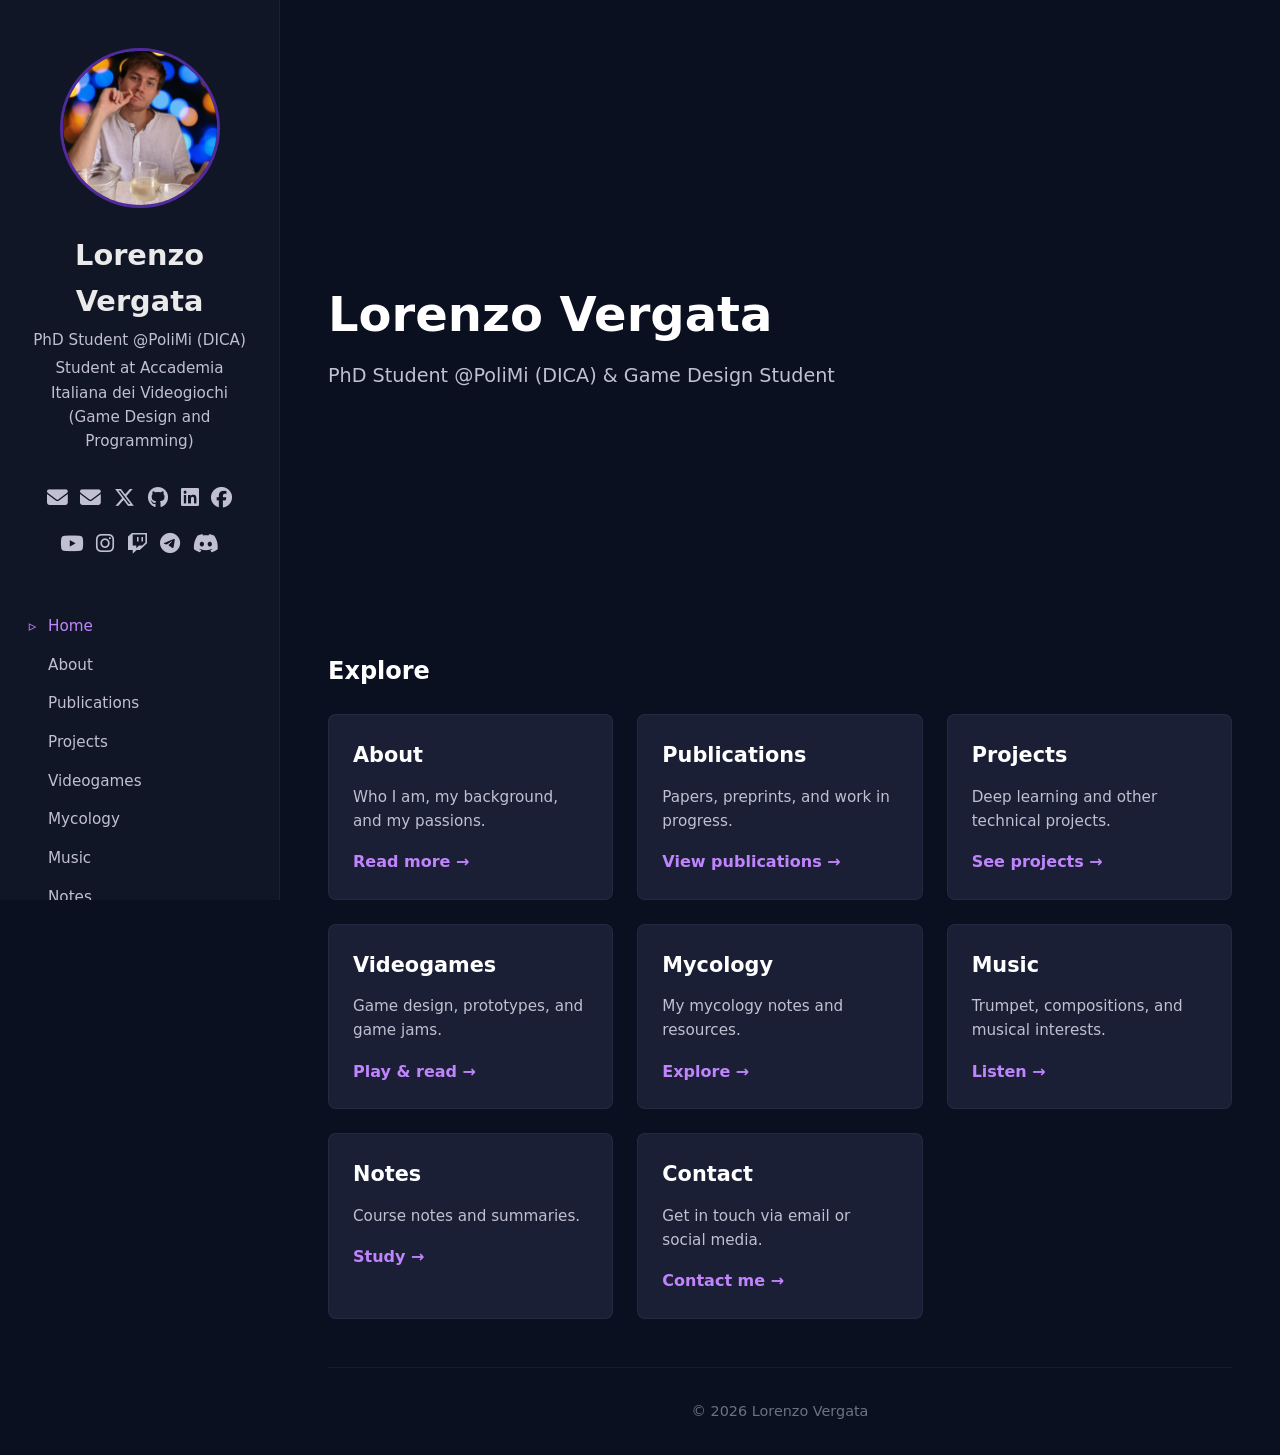
==== index.html @ 2df8ca84 "First commit Created the Site" ====
<!DOCTYPE html>
<html lang="en">
<head>
    <meta charset="UTF-8">
    <meta name="viewport" content="width=device-width, initial-scale=1.0">
    <title>Lorenzo Vergata</title>
    <link rel="stylesheet" href="https://cdnjs.cloudflare.com/ajax/libs/font-awesome/6.5.1/css/all.min.css">
    <link rel="stylesheet" href="css/style.css">
</head>
<body class="dark">

    <!-- SIDEBAR -->
    <aside class="sidebar">
        <img src="images/avatar.png" alt="Lorenzo Vergata" class="avatar">
        <h1 class="name">Lorenzo Vergata</h1>
        <p class="role">PhD Student @PoliMi (DICA)</p>
        <p class="bio">Student at Accademia Italiana dei Videogiochi (Game Design and Programming)</p>

        <div class="social-links">
            <a href="mailto:vergatalorenzo@gmail.com" title="Personal email"><i class="fas fa-envelope"></i></a>
            <a href="mailto:lorenzo.vergata@polimi.it" title="Institutional email"><i class="fas fa-envelope"></i></a>
            <a href="https://twitter.com/verg_sace" target="_blank" title="Twitter"><i class="fab fa-x-twitter"></i></a>
            <a href="https://github.com/Penzo00" target="_blank" title="GitHub"><i class="fab fa-github"></i></a>
            <a href="https://linkedin.com/in/lorenzo-vergata-b988a5234" target="_blank" title="LinkedIn"><i class="fab fa-linkedin"></i></a>
            <a href="https://facebook.com/lorenzo.vergata.7" target="_blank" title="Facebook"><i class="fab fa-facebook"></i></a>
            <a href="https://youtube.com/@lorenzovergata3347" target="_blank" title="YouTube"><i class="fab fa-youtube"></i></a>
            <a href="https://instagram.com/verg.sace/" target="_blank" title="Instagram"><i class="fab fa-instagram"></i></a>
            <a href="https://www.twitch.tv/son_of_penzo" target="_blank" title="Twitch"><i class="fab fa-twitch"></i></a>
            <a href="https://t.me/io_mammeta_e_rum" target="_blank" title="Telegram"><i class="fab fa-telegram"></i></a>
            <a href="https://discord.com/users/penz00" target="_blank" title="Discord"><i class="fab fa-discord"></i></a>
        </div>

        <nav class="sidebar-nav">
            <a href="index.html">Home</a>
            <a href="about.html">About</a>
            <a href="publications.html">Publications</a>
            <a href="projects.html">Projects</a>
            <a href="videogames.html">Videogames</a>
            <a href="mycology.html">Mycology</a>
            <a href="music.html">Music</a>
            <a href="notes.html">Notes</a>
            <a href="contact.html">Contact</a>
        </nav>
    </aside>

    <!-- MAIN CONTENT -->
    <main class="content">
        <section class="hero">
            <div class="hero-text">
                <h2>Lorenzo Vergata</h2>
                <p>PhD Student @PoliMi (DICA) & Game Design Student</p>
            </div>
        </section>

        <h2 style="color:#fff; margin-bottom:1.5rem;">Explore</h2>

        <div class="card-grid">
            <div class="card">
                <h3>About</h3>
                <p>Who I am, my background, and my passions.</p>
                <a href="about.html">Read more →</a>
            </div>
            <div class="card">
                <h3>Publications</h3>
                <p>Papers, preprints, and work in progress.</p>
                <a href="publications.html">View publications →</a>
            </div>
            <div class="card">
                <h3>Projects</h3>
                <p>Deep learning and other technical projects.</p>
                <a href="projects.html">See projects →</a>
            </div>
            <div class="card">
                <h3>Videogames</h3>
                <p>Game design, prototypes, and game jams.</p>
                <a href="videogames.html">Play & read →</a>
            </div>
            <div class="card">
                <h3>Mycology</h3>
                <p>My mycology notes and resources.</p>
                <a href="mycology.html">Explore →</a>
            </div>
            <div class="card">
                <h3>Music</h3>
                <p>Trumpet, compositions, and musical interests.</p>
                <a href="music.html">Listen →</a>
            </div>
            <div class="card">
                <h3>Notes</h3>
                <p>Course notes and summaries.</p>
                <a href="notes.html">Study →</a>
            </div>
            <div class="card">
                <h3>Contact</h3>
                <p>Get in touch via email or social media.</p>
                <a href="contact.html">Contact me →</a>
            </div>
        </div>

        <footer>
            <p>© 2026 Lorenzo Vergata</p>
        </footer>
    </main>

    <script src="js/script.js"></script>
</body>
</html>
---- css/style.css ----
/* ========== RESET & GLOBAL ========== */
* {
    margin: 0;
    padding: 0;
    box-sizing: border-box;
}

body.dark {
    background-color: #0b1021;
    color: #eaeaea;
    font-family: 'Inter', 'Segoe UI', system-ui, sans-serif;
    line-height: 1.6;
    display: flex;
    min-height: 100vh;
}

/* ========== SIDEBAR ========== */
.sidebar {
    width: 280px;
    min-height: 100vh;
    background-color: #111627;
    padding: 3rem 2rem;
    display: flex;
    flex-direction: column;
    align-items: center;
    position: fixed;
    top: 0;
    left: 0;
    bottom: 0;
    overflow-y: auto;
    border-right: 1px solid rgba(255,255,255,0.05);
    z-index: 10;
}

.avatar {
    width: 160px;
    height: 160px;
    border-radius: 50%;
    object-fit: cover;
    border: 3px solid rgba(124,58,237,0.6);
    margin-bottom: 1.5rem;
}

.name {
    font-size: 1.8rem;
    font-weight: 700;
    margin-bottom: 0.25rem;
    text-align: center;
}

.role, .bio {
    text-align: center;
    font-size: 0.95rem;
    color: #c0c0d0;
    margin-bottom: 0.25rem;
}

.social-links {
    margin: 1.5rem 0;
    display: flex;
    flex-wrap: wrap;
    justify-content: center;
    gap: 0.8rem;
}

.social-links a {
    color: #c0c0d0;
    font-size: 1.3rem;
    transition: color 0.2s;
}

.social-links a:hover {
    color: #c084fc;
}

.sidebar-nav {
    width: 100%;
    display: flex;
    flex-direction: column;
    align-items: flex-start;
    gap: 0.3rem;
    margin-top: 1.5rem;
    padding-left: 1rem;
}

.sidebar-nav a {
    color: #c0c0d0;
    text-decoration: none;
    font-size: 0.95rem;
    padding: 0.3rem 0;
    transition: color 0.2s;
    position: relative;
}

.sidebar-nav a:hover,
.sidebar-nav a.active {
    color: #c084fc;
}

.sidebar-nav a.active::before {
    content: "▹";
    position: absolute;
    left: -1.2rem;
    color: #c084fc;
}

/* ========== MAIN CONTENT ========== */
.content {
    margin-left: 280px;
    padding: 4rem 3rem 2rem;
    flex: 1;
    max-width: 1000px;
}

section {
    margin-bottom: 4rem;
}

.hero {
    min-height: 60vh;
    display: flex;
    align-items: center;
    margin-bottom: 3rem;
}

.hero-text h2 {
    font-size: 3rem;
    color: #ffffff;
    margin-bottom: 0.5rem;
}

.hero-text p {
    font-size: 1.2rem;
    color: #c0c0d0;
}

/* ========== CARD GRID (Home page) ========== */
.card-grid {
    display: grid;
    grid-template-columns: repeat(auto-fill, minmax(280px, 1fr));
    gap: 1.5rem;
}

.card {
    background-color: #1a1f36;
    border-radius: 8px;
    padding: 1.5rem;
    border: 1px solid rgba(255,255,255,0.05);
    transition: transform 0.2s, box-shadow 0.2s;
}

.card:hover {
    transform: translateY(-3px);
    box-shadow: 0 8px 20px rgba(0,0,0,0.3);
}

.card h3 {
    font-size: 1.3rem;
    color: #ffffff;
    margin-bottom: 0.75rem;
}

.card p {
    color: #c0c0d0;
    font-size: 0.95rem;
    margin-bottom: 1rem;
}

.card a {
    color: #c084fc;
    text-decoration: none;
    font-weight: 600;
}

.card a:hover {
    text-decoration: underline;
}

/* ========== PAGE CONTENT (for subpages) ========== */
.page-content {
    max-width: 800px;
    margin: 2rem auto;
    padding: 2rem;
}

.page-content h1 {
    font-size: 2.5rem;
    margin-bottom: 1.5rem;
    color: #ffffff;
}

.page-content h2 {
    font-size: 1.8rem;
    margin: 2rem 0 1rem;
    color: #ffffff;
    border-bottom: 1px solid rgba(255,255,255,0.1);
    padding-bottom: 0.3rem;
}

.page-content p,
.page-content ul {
    color: #c0c0d0;
    font-size: 1.05rem;
}

.page-content ul {
    list-style-type: disc;
    padding-left: 1.5rem;
    margin-bottom: 1.5rem;
}

.page-content a {
    color: #c084fc;
    text-decoration: none;
}

.page-content a:hover {
    text-decoration: underline;
}

.back-link {
    display: inline-block;
    margin-bottom: 2rem;
    color: #c084fc;
    text-decoration: none;
}

.back-link:hover {
    text-decoration: underline;
}

/* Footer */
footer {
    text-align: center;
    color: #6b7280;
    font-size: 0.9rem;
    padding-top: 2rem;
    border-top: 1px solid rgba(255,255,255,0.05);
    margin-top: 3rem;
}

/* ========== RESPONSIVE ========== */
@media (max-width: 768px) {
    body {
        flex-direction: column;
    }
    .sidebar {
        position: relative;
        width: 100%;
        min-height: auto;
        flex-direction: row;
        flex-wrap: wrap;
        justify-content: center;
        padding: 2rem 1rem;
        gap: 1rem;
    }
    .sidebar-nav {
        flex-direction: row;
        flex-wrap: wrap;
        justify-content: center;
        gap: 1rem;
        padding-left: 0;
    }
    .sidebar-nav a.active::before {
        display: none;
    }
    .content {
        margin-left: 0;
        padding: 2rem 1rem;
    }
    .avatar {
        width: 100px;
        height: 100px;
    }
    .name {
        font-size: 1.5rem;
    }
}
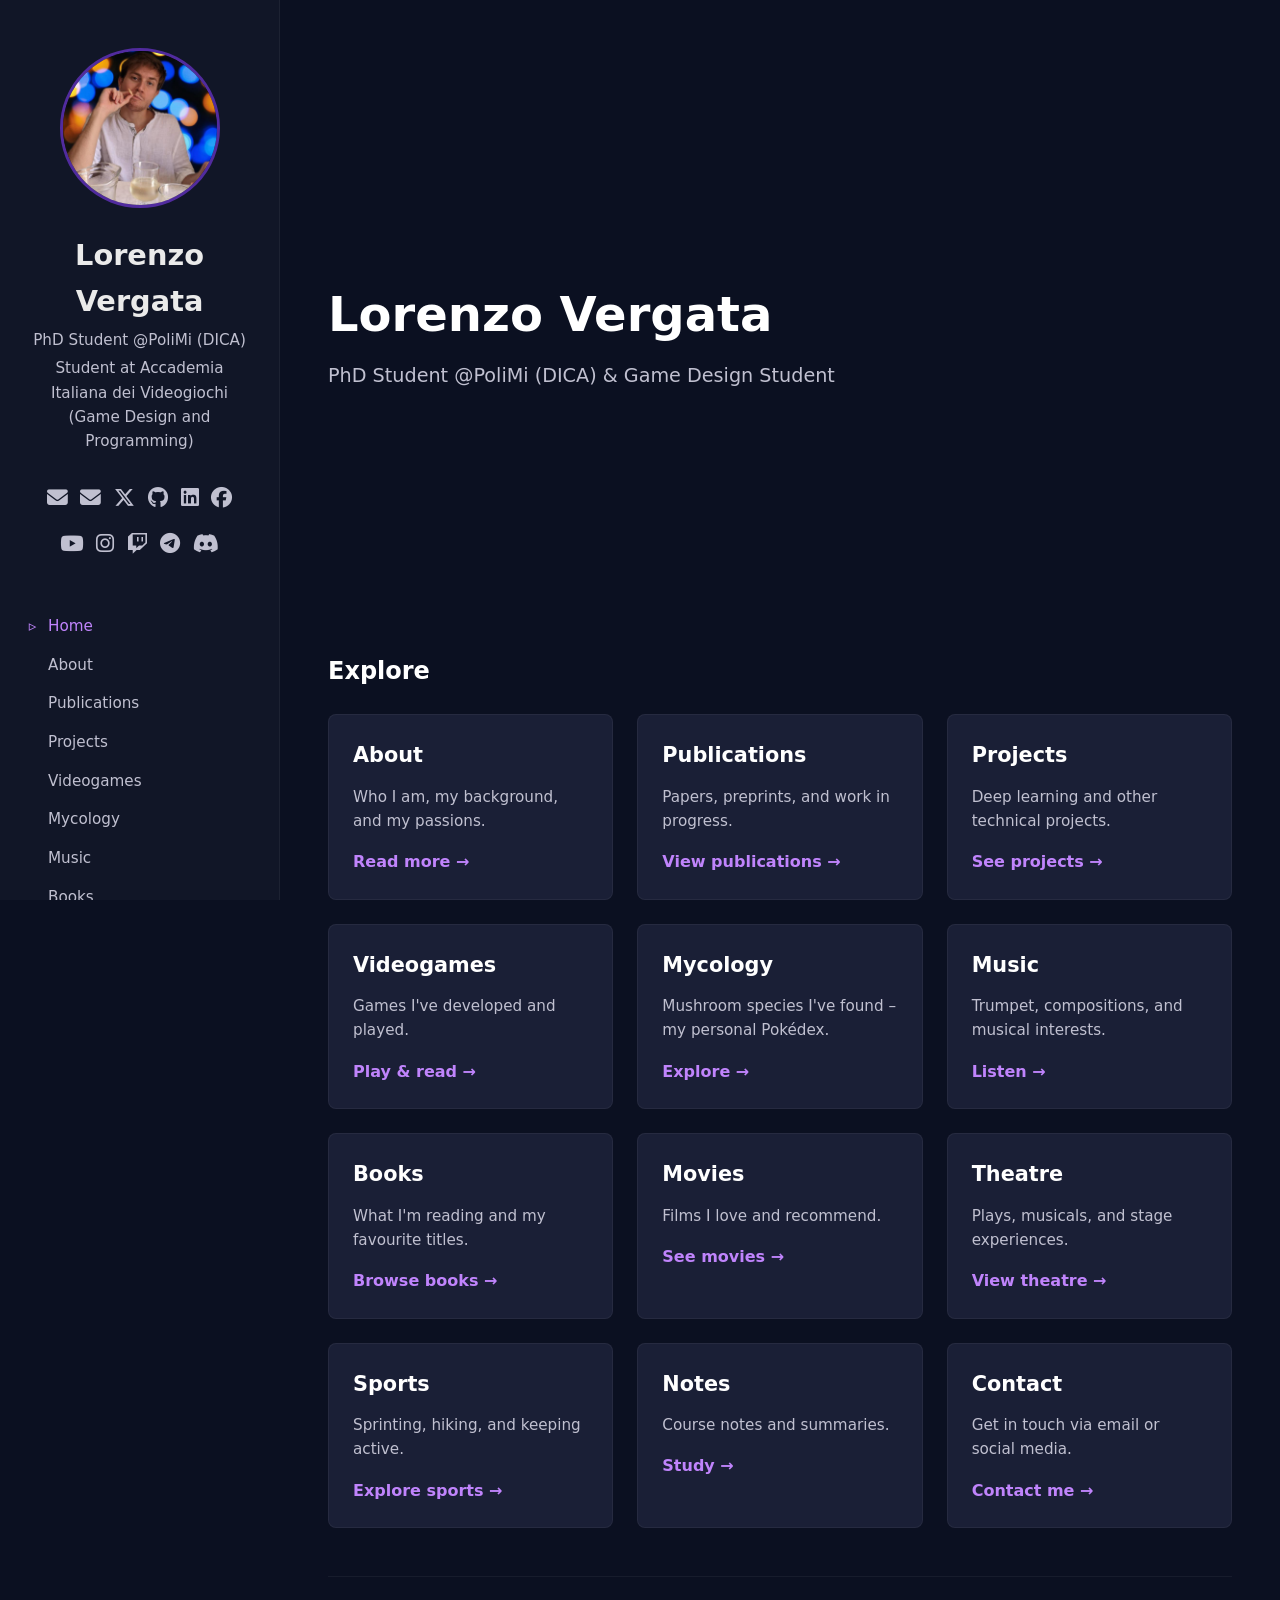
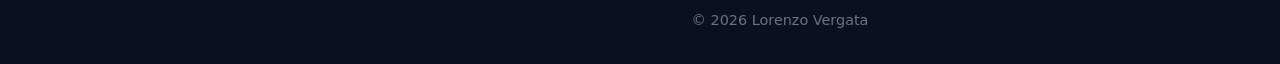
==== commit 71d0e31f: "Added many files" ====
--- a/index.html
+++ b/index.html
@@ -9,7 +9,7 @@
 </head>
 <body class="dark">
 
-    <!-- SIDEBAR -->
+    <!-- SIDEBAR (updated with all links) -->
     <aside class="sidebar">
         <img src="images/avatar.png" alt="Lorenzo Vergata" class="avatar">
         <h1 class="name">Lorenzo Vergata</h1>
@@ -38,6 +38,10 @@
             <a href="videogames.html">Videogames</a>
             <a href="mycology.html">Mycology</a>
             <a href="music.html">Music</a>
+            <a href="books.html">Books</a>
+            <a href="movies.html">Movies</a>
+            <a href="theatre.html">Theatre</a>
+            <a href="sports.html">Sports</a>
             <a href="notes.html">Notes</a>
             <a href="contact.html">Contact</a>
         </nav>
@@ -72,18 +76,38 @@
             </div>
             <div class="card">
                 <h3>Videogames</h3>
-                <p>Game design, prototypes, and game jams.</p>
+                <p>Games I've developed and played.</p>
                 <a href="videogames.html">Play & read →</a>
             </div>
             <div class="card">
                 <h3>Mycology</h3>
-                <p>My mycology notes and resources.</p>
+                <p>Mushroom species I've found – my personal Pokédex.</p>
                 <a href="mycology.html">Explore →</a>
             </div>
             <div class="card">
                 <h3>Music</h3>
                 <p>Trumpet, compositions, and musical interests.</p>
                 <a href="music.html">Listen →</a>
+            </div>
+            <div class="card">
+                <h3>Books</h3>
+                <p>What I'm reading and my favourite titles.</p>
+                <a href="books.html">Browse books →</a>
+            </div>
+            <div class="card">
+                <h3>Movies</h3>
+                <p>Films I love and recommend.</p>
+                <a href="movies.html">See movies →</a>
+            </div>
+            <div class="card">
+                <h3>Theatre</h3>
+                <p>Plays, musicals, and stage experiences.</p>
+                <a href="theatre.html">View theatre →</a>
+            </div>
+            <div class="card">
+                <h3>Sports</h3>
+                <p>Sprinting, hiking, and keeping active.</p>
+                <a href="sports.html">Explore sports →</a>
             </div>
             <div class="card">
                 <h3>Notes</h3>
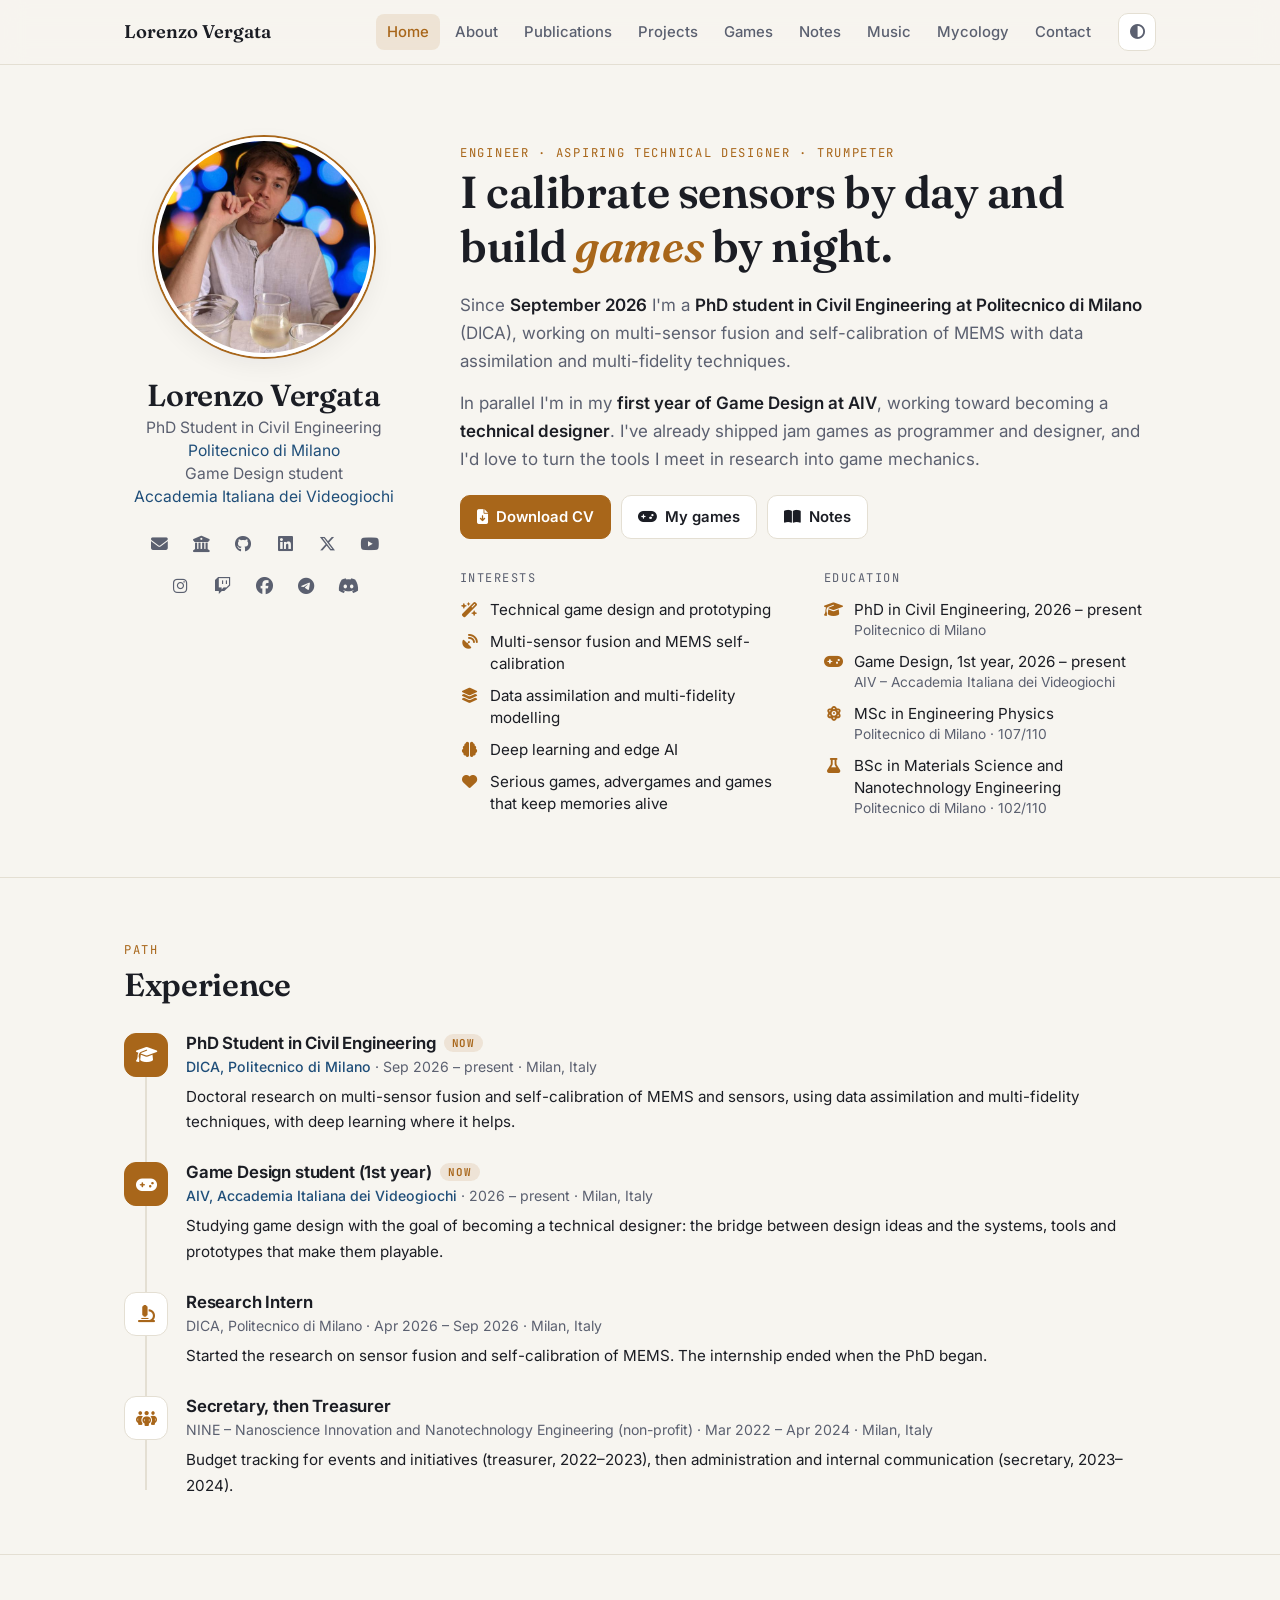
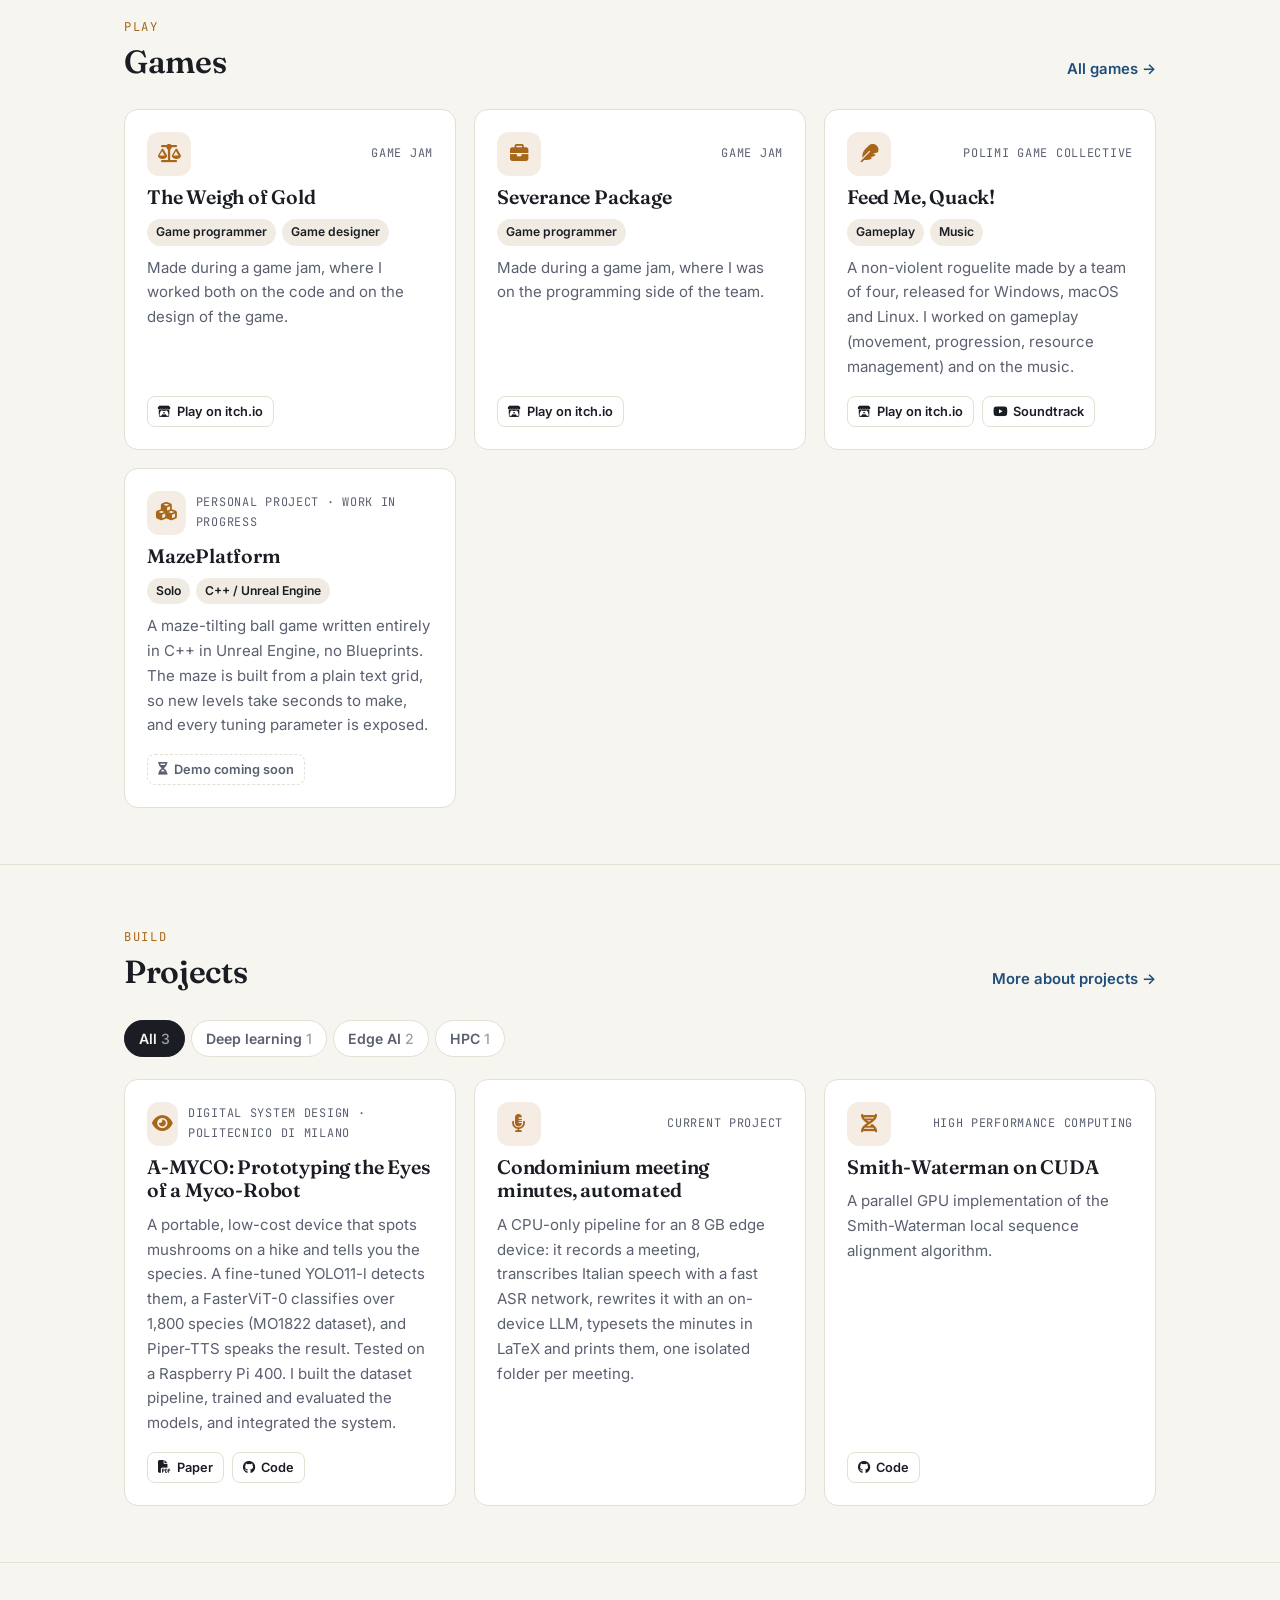
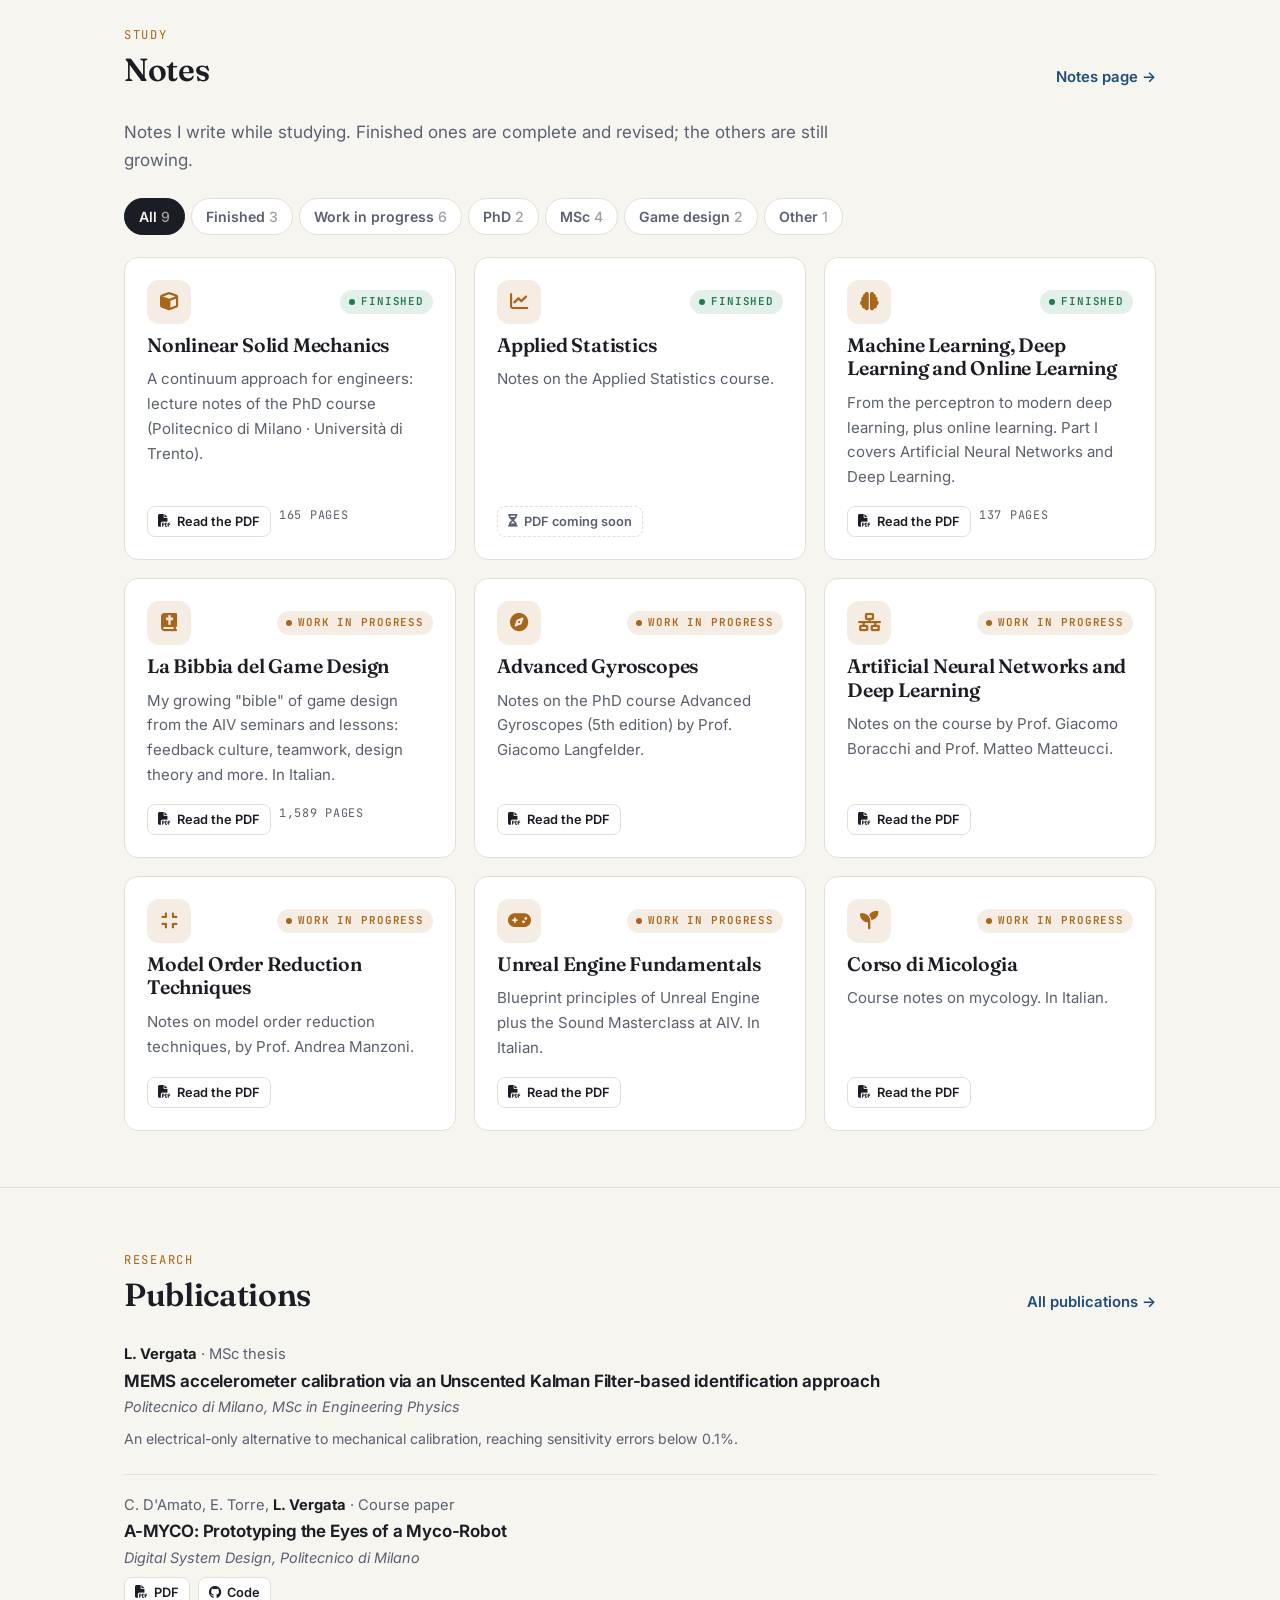
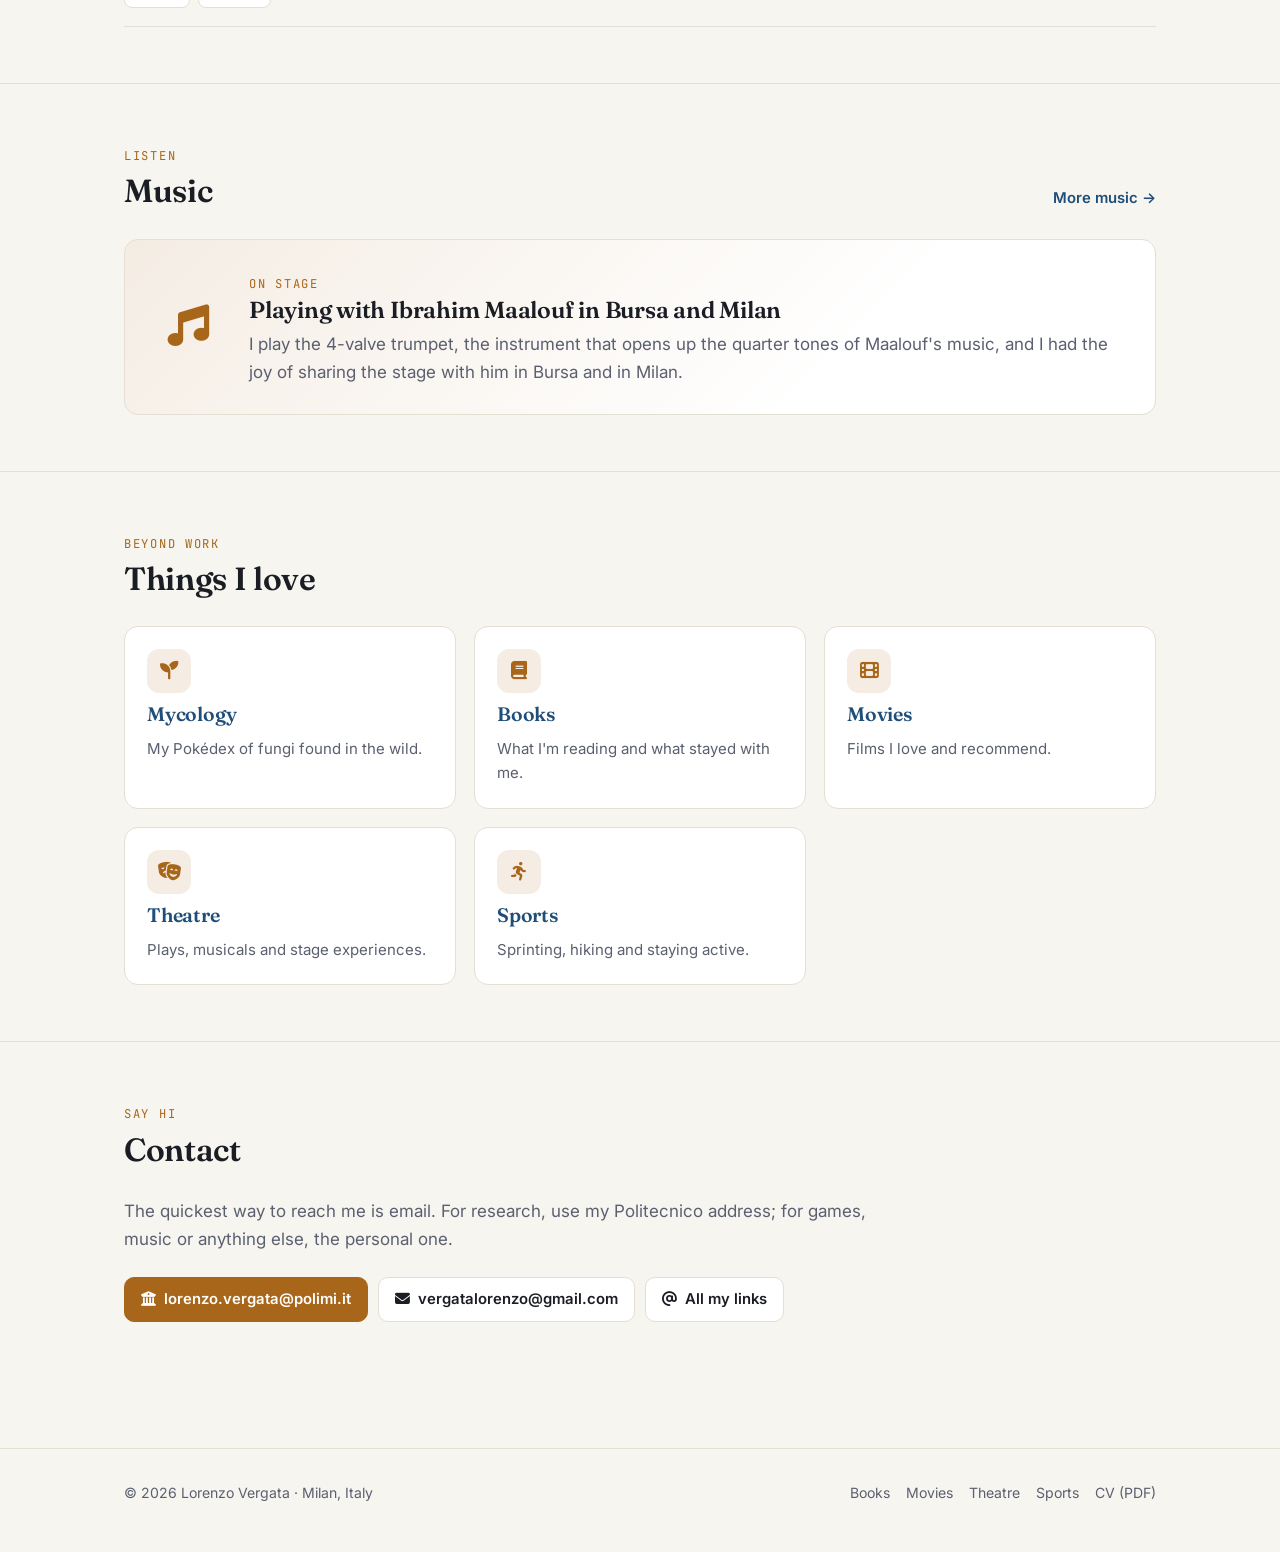
==== commit f5d92359: "Update site for PhD, AIV and game jams; add notes and CV - New single-page home inspired by academic" ====
--- a/index.html
+++ b/index.html
@@ -4,128 +4,311 @@
     <meta charset="UTF-8">
     <meta name="viewport" content="width=device-width, initial-scale=1.0">
     <title>Lorenzo Vergata</title>
+    <meta name="description" content="Lorenzo Vergata: PhD student in Civil Engineering at Politecnico di Milano and Game Design student at AIV.">
+    <meta property="og:title" content="Lorenzo Vergata">
+    <meta property="og:description" content="Lorenzo Vergata: PhD student in Civil Engineering at Politecnico di Milano and Game Design student at AIV.">
+    <meta property="og:image" content="images/avatar.png">
+    <link rel="icon" href="images/avatar.png">
+    <script>try{var t=localStorage.getItem('theme');if(t==='light'||t==='dark')document.documentElement.setAttribute('data-theme',t);}catch(e){}</script>
+    <link rel="preconnect" href="https://fonts.googleapis.com">
+    <link rel="preconnect" href="https://fonts.gstatic.com" crossorigin>
+    <link rel="stylesheet" href="https://fonts.googleapis.com/css2?family=Fraunces:ital,opsz,wght@0,9..144,500;0,9..144,600;1,9..144,500&family=Inter:wght@400;500;600;700&family=JetBrains+Mono:wght@500;600&display=swap">
     <link rel="stylesheet" href="https://cdnjs.cloudflare.com/ajax/libs/font-awesome/6.5.1/css/all.min.css">
     <link rel="stylesheet" href="css/style.css">
 </head>
-<body class="dark">
-
-    <!-- SIDEBAR (updated with all links) -->
-    <aside class="sidebar">
-        <img src="images/avatar.png" alt="Lorenzo Vergata" class="avatar">
-        <h1 class="name">Lorenzo Vergata</h1>
-        <p class="role">PhD Student @PoliMi (DICA)</p>
-        <p class="bio">Student at Accademia Italiana dei Videogiochi (Game Design and Programming)</p>
-
-        <div class="social-links">
-            <a href="mailto:vergatalorenzo@gmail.com" title="Personal email"><i class="fas fa-envelope"></i></a>
-            <a href="mailto:lorenzo.vergata@polimi.it" title="Institutional email"><i class="fas fa-envelope"></i></a>
-            <a href="https://twitter.com/verg_sace" target="_blank" title="Twitter"><i class="fab fa-x-twitter"></i></a>
-            <a href="https://github.com/Penzo00" target="_blank" title="GitHub"><i class="fab fa-github"></i></a>
-            <a href="https://linkedin.com/in/lorenzo-vergata-b988a5234" target="_blank" title="LinkedIn"><i class="fab fa-linkedin"></i></a>
-            <a href="https://facebook.com/lorenzo.vergata.7" target="_blank" title="Facebook"><i class="fab fa-facebook"></i></a>
-            <a href="https://youtube.com/@lorenzovergata3347" target="_blank" title="YouTube"><i class="fab fa-youtube"></i></a>
-            <a href="https://instagram.com/verg.sace/" target="_blank" title="Instagram"><i class="fab fa-instagram"></i></a>
-            <a href="https://www.twitch.tv/son_of_penzo" target="_blank" title="Twitch"><i class="fab fa-twitch"></i></a>
-            <a href="https://t.me/io_mammeta_e_rum" target="_blank" title="Telegram"><i class="fab fa-telegram"></i></a>
-            <a href="https://discord.com/users/penz00" target="_blank" title="Discord"><i class="fab fa-discord"></i></a>
+<body>
+    <header class="navbar">
+        <div class="container">
+            <a class="brand" href="index.html">Lorenzo Vergata</a>
+            <ul class="nav-links">
+                <li><a href="index.html">Home</a></li>
+                <li><a href="about.html">About</a></li>
+                <li><a href="publications.html">Publications</a></li>
+                <li><a href="projects.html">Projects</a></li>
+                <li><a href="videogames.html">Games</a></li>
+                <li><a href="notes.html">Notes</a></li>
+                <li><a href="music.html">Music</a></li>
+                <li><a href="mycology.html">Mycology</a></li>
+                <li><a href="contact.html">Contact</a></li>
+            </ul>
+            <button class="icon-btn theme-btn" type="button" aria-label="Change theme"><i class="fas fa-circle-half-stroke"></i></button>
+            <button class="icon-btn menu-btn" type="button" aria-label="Open menu" aria-expanded="false"><i class="fas fa-bars"></i></button>
         </div>
-
-        <nav class="sidebar-nav">
-            <a href="index.html">Home</a>
-            <a href="about.html">About</a>
-            <a href="publications.html">Publications</a>
-            <a href="projects.html">Projects</a>
-            <a href="videogames.html">Videogames</a>
-            <a href="mycology.html">Mycology</a>
-            <a href="music.html">Music</a>
-            <a href="books.html">Books</a>
-            <a href="movies.html">Movies</a>
-            <a href="theatre.html">Theatre</a>
-            <a href="sports.html">Sports</a>
-            <a href="notes.html">Notes</a>
-            <a href="contact.html">Contact</a>
-        </nav>
-    </aside>
-
-    <!-- MAIN CONTENT -->
-    <main class="content">
+    </header>
+
+    <main>
         <section class="hero">
-            <div class="hero-text">
-                <h2>Lorenzo Vergata</h2>
-                <p>PhD Student @PoliMi (DICA) & Game Design Student</p>
-            </div>
-        </section>
-
-        <h2 style="color:#fff; margin-bottom:1.5rem;">Explore</h2>
-
-        <div class="card-grid">
-            <div class="card">
-                <h3>About</h3>
-                <p>Who I am, my background, and my passions.</p>
-                <a href="about.html">Read more →</a>
-            </div>
-            <div class="card">
-                <h3>Publications</h3>
-                <p>Papers, preprints, and work in progress.</p>
-                <a href="publications.html">View publications →</a>
-            </div>
-            <div class="card">
-                <h3>Projects</h3>
-                <p>Deep learning and other technical projects.</p>
-                <a href="projects.html">See projects →</a>
-            </div>
-            <div class="card">
-                <h3>Videogames</h3>
-                <p>Games I've developed and played.</p>
-                <a href="videogames.html">Play & read →</a>
-            </div>
-            <div class="card">
-                <h3>Mycology</h3>
-                <p>Mushroom species I've found – my personal Pokédex.</p>
-                <a href="mycology.html">Explore →</a>
-            </div>
-            <div class="card">
-                <h3>Music</h3>
-                <p>Trumpet, compositions, and musical interests.</p>
-                <a href="music.html">Listen →</a>
-            </div>
-            <div class="card">
-                <h3>Books</h3>
-                <p>What I'm reading and my favourite titles.</p>
-                <a href="books.html">Browse books →</a>
-            </div>
-            <div class="card">
-                <h3>Movies</h3>
-                <p>Films I love and recommend.</p>
-                <a href="movies.html">See movies →</a>
-            </div>
-            <div class="card">
-                <h3>Theatre</h3>
-                <p>Plays, musicals, and stage experiences.</p>
-                <a href="theatre.html">View theatre →</a>
-            </div>
-            <div class="card">
-                <h3>Sports</h3>
-                <p>Sprinting, hiking, and keeping active.</p>
-                <a href="sports.html">Explore sports →</a>
-            </div>
-            <div class="card">
-                <h3>Notes</h3>
-                <p>Course notes and summaries.</p>
-                <a href="notes.html">Study →</a>
-            </div>
-            <div class="card">
-                <h3>Contact</h3>
-                <p>Get in touch via email or social media.</p>
-                <a href="contact.html">Contact me →</a>
-            </div>
+            <div class="container hero-grid">
+                <div class="profile reveal">
+                    <img src="images/avatar.png" alt="Portrait of Lorenzo Vergata" class="avatar">
+                    <h1>Lorenzo Vergata</h1>
+                    <p class="role">PhD Student in Civil Engineering<br><a href="https://www.polimi.it/" target="_blank" rel="noopener">Politecnico di Milano</a></p>
+                    <p class="role">Game Design student<br><a href="https://aiv01.it/" target="_blank" rel="noopener">Accademia Italiana dei Videogiochi</a></p>
+                    <div class="socials">
+                        <a href="mailto:vergatalorenzo@gmail.com" title="Personal email" aria-label="Personal email"><i class="fas fa-envelope"></i></a>
+                        <a href="mailto:lorenzo.vergata@polimi.it" title="Institutional email" aria-label="Institutional email"><i class="fas fa-building-columns"></i></a>
+                        <a href="https://github.com/Penzo00" title="GitHub" aria-label="GitHub" target="_blank" rel="noopener"><i class="fab fa-github"></i></a>
+                        <a href="https://linkedin.com/in/lorenzo-vergata-b988a5234" title="LinkedIn" aria-label="LinkedIn" target="_blank" rel="noopener"><i class="fab fa-linkedin"></i></a>
+                        <a href="https://twitter.com/verg_sace" title="X / Twitter" aria-label="X / Twitter" target="_blank" rel="noopener"><i class="fab fa-x-twitter"></i></a>
+                        <a href="https://youtube.com/@lorenzovergata3347" title="YouTube" aria-label="YouTube" target="_blank" rel="noopener"><i class="fab fa-youtube"></i></a>
+                        <a href="https://instagram.com/verg.sace/" title="Instagram" aria-label="Instagram" target="_blank" rel="noopener"><i class="fab fa-instagram"></i></a>
+                        <a href="https://www.twitch.tv/son_of_penzo" title="Twitch" aria-label="Twitch" target="_blank" rel="noopener"><i class="fab fa-twitch"></i></a>
+                        <a href="https://facebook.com/lorenzo.vergata.7" title="Facebook" aria-label="Facebook" target="_blank" rel="noopener"><i class="fab fa-facebook"></i></a>
+                        <a href="https://t.me/io_mammeta_e_rum" title="Telegram" aria-label="Telegram" target="_blank" rel="noopener"><i class="fab fa-telegram"></i></a>
+                        <a href="https://discord.com/users/penz00" title="Discord" aria-label="Discord" target="_blank" rel="noopener"><i class="fab fa-discord"></i></a>
+                    </div>
+                </div>
+                <div class="hero-text reveal">
+                    <span class="kicker">Engineer · aspiring technical designer · trumpeter</span>
+                    <h2>I calibrate sensors by day and build <em>games</em> by night.</h2>
+                    <p>Since <strong>September 2026</strong> I'm a <strong>PhD student in Civil Engineering at Politecnico di Milano</strong> (DICA), working on multi-sensor fusion and self-calibration of MEMS with data assimilation and multi-fidelity techniques.</p>
+                    <p>In parallel I'm in my <strong>first year of Game Design at AIV</strong>, working toward becoming a <strong>technical designer</strong>. I've already shipped jam games as programmer and designer, and I'd love to turn the tools I meet in research into game mechanics.</p>
+                    <div class="cta-row">
+                        <a class="btn primary" href="files/cv/Lorenzo_Vergata_CV.pdf" target="_blank"><i class="fas fa-file-arrow-down"></i> Download CV</a>
+                        <a class="btn" href="videogames.html"><i class="fas fa-gamepad"></i> My games</a>
+                        <a class="btn" href="notes.html"><i class="fas fa-book-open"></i> Notes</a>
+                    </div>
+                    <div class="two-col">
+                        <div><div class="mini-title">Interests</div><ul class="icon-list"><li><i class="fas fa-wand-magic-sparkles"></i><span>Technical game design and prototyping</span></li><li><i class="fas fa-satellite-dish"></i><span>Multi-sensor fusion and MEMS self-calibration</span></li><li><i class="fas fa-layer-group"></i><span>Data assimilation and multi-fidelity modelling</span></li><li><i class="fas fa-brain"></i><span>Deep learning and edge AI</span></li><li><i class="fas fa-heart"></i><span>Serious games, advergames and games that keep memories alive</span></li></ul></div>
+                        <div><div class="mini-title">Education</div><ul class="icon-list"><li><i class="fas fa-graduation-cap"></i><span>PhD in Civil Engineering, 2026 – present<span class="sub">Politecnico di Milano</span></span></li><li><i class="fas fa-gamepad"></i><span>Game Design, 1st year, 2026 – present<span class="sub">AIV – Accademia Italiana dei Videogiochi</span></span></li><li><i class="fas fa-atom"></i><span>MSc in Engineering Physics<span class="sub">Politecnico di Milano · 107/110</span></span></li><li><i class="fas fa-flask"></i><span>BSc in Materials Science and Nanotechnology Engineering<span class="sub">Politecnico di Milano · 102/110</span></span></li></ul></div>
+                    </div>
+                </div>
+            </div>
+        </section>
+
+        <section class="section" id="experience">
+            <div class="container">
+                <div class="section-head"><div><span class="kicker">Path</span><h2>Experience</h2></div></div>
+<ol class="timeline">
+<li class="tl-item current reveal">
+    <div class="tl-dot"><i class="fas fa-graduation-cap"></i></div>
+    <div class="tl-body">
+        <h3>PhD Student in Civil Engineering<span class="tag-now">now</span></h3>
+        <div class="tl-meta"><a href="https://www.dica.polimi.it/" target="_blank" rel="noopener">DICA, Politecnico di Milano</a> · Sep 2026 – present · Milan, Italy</div>
+        <p>Doctoral research on multi-sensor fusion and self-calibration of MEMS and sensors, using data assimilation and multi-fidelity techniques, with deep learning where it helps.</p>
+    </div>
+</li>
+<li class="tl-item current reveal">
+    <div class="tl-dot"><i class="fas fa-gamepad"></i></div>
+    <div class="tl-body">
+        <h3>Game Design student (1st year)<span class="tag-now">now</span></h3>
+        <div class="tl-meta"><a href="https://aiv01.it/" target="_blank" rel="noopener">AIV, Accademia Italiana dei Videogiochi</a> · 2026 – present · Milan, Italy</div>
+        <p>Studying game design with the goal of becoming a technical designer: the bridge between design ideas and the systems, tools and prototypes that make them playable.</p>
+    </div>
+</li>
+<li class="tl-item reveal">
+    <div class="tl-dot"><i class="fas fa-microscope"></i></div>
+    <div class="tl-body">
+        <h3>Research Intern</h3>
+        <div class="tl-meta">DICA, Politecnico di Milano · Apr 2026 – Sep 2026 · Milan, Italy</div>
+        <p>Started the research on sensor fusion and self-calibration of MEMS. The internship ended when the PhD began.</p>
+    </div>
+</li>
+<li class="tl-item reveal">
+    <div class="tl-dot"><i class="fas fa-people-group"></i></div>
+    <div class="tl-body">
+        <h3>Secretary, then Treasurer</h3>
+        <div class="tl-meta">NINE – Nanoscience Innovation and Nanotechnology Engineering (non-profit) · Mar 2022 – Apr 2024 · Milan, Italy</div>
+        <p>Budget tracking for events and initiatives (treasurer, 2022–2023), then administration and internal communication (secretary, 2023–2024).</p>
+    </div>
+</li>
+</ol>
+            </div>
+        </section>
+
+        <section class="section" id="games">
+            <div class="container">
+                <div class="section-head"><div><span class="kicker">Play</span><h2>Games</h2></div><a class="more" href="videogames.html">All games →</a></div>
+<div class="grid">
+<article class="card reveal">
+    <div class="card-top"><div class="card-icon"><i class="fas fa-scale-balanced"></i></div><span class="meta">Game jam</span></div>
+    <h3>The Weigh of Gold</h3>
+    <div class="roles"><span class="role-pill">Game programmer</span><span class="role-pill">Game designer</span></div>
+    <p>Made during a game jam, where I worked both on the code and on the design of the game.</p>
+    <div class="links"><a class="chip" href="https://gabris-games.itch.io/the-weigh-of-gold" target="_blank" rel="noopener"><i class="fab fa-itch-io"></i> Play on itch.io</a></div>
+</article>
+<article class="card reveal">
+    <div class="card-top"><div class="card-icon"><i class="fas fa-briefcase"></i></div><span class="meta">Game jam</span></div>
+    <h3>Severance Package</h3>
+    <div class="roles"><span class="role-pill">Game programmer</span></div>
+    <p>Made during a game jam, where I was on the programming side of the team.</p>
+    <div class="links"><a class="chip" href="https://gaetanostrong.itch.io/severancepackage" target="_blank" rel="noopener"><i class="fab fa-itch-io"></i> Play on itch.io</a></div>
+</article>
+<article class="card reveal">
+    <div class="card-top"><div class="card-icon"><i class="fas fa-feather"></i></div><span class="meta">POLIMI Game Collective</span></div>
+    <h3>Feed Me, Quack!</h3>
+    <div class="roles"><span class="role-pill">Gameplay</span><span class="role-pill">Music</span></div>
+    <p>A non-violent roguelite made by a team of four, released for Windows, macOS and Linux. I worked on gameplay (movement, progression, resource management) and on the music.</p>
+    <div class="links"><a class="chip" href="https://polimi-game-collective.itch.io/feed-me-quack" target="_blank" rel="noopener"><i class="fab fa-itch-io"></i> Play on itch.io</a><a class="chip" href="https://youtube.com/playlist?list=PL4NXnjC2Ge8k98CCdnWOxEuFNA-fYNRNS&si=g8nIo1FvPJ-actdr" target="_blank" rel="noopener"><i class="fab fa-youtube"></i> Soundtrack</a></div>
+</article>
+<article class="card reveal">
+    <div class="card-top"><div class="card-icon"><i class="fas fa-cubes"></i></div><span class="meta">Personal project · work in progress</span></div>
+    <h3>MazePlatform</h3>
+    <div class="roles"><span class="role-pill">Solo</span><span class="role-pill">C++ / Unreal Engine</span></div>
+    <p>A maze-tilting ball game written entirely in C++ in Unreal Engine, no Blueprints. The maze is built from a plain text grid, so new levels take seconds to make, and every tuning parameter is exposed.</p>
+    <div class="links"><span class="chip disabled"><i class="fas fa-hourglass-half"></i> Demo coming soon</span></div>
+</article>
+</div>
+            </div>
+        </section>
+
+        <section class="section" id="projects">
+            <div class="container">
+                <div class="section-head"><div><span class="kicker">Build</span><h2>Projects</h2></div><a class="more" href="projects.html">More about projects →</a></div>
+<div class="filters" data-target="#project-grid" role="toolbar" aria-label="Filter projects"><button class="filter active" data-filter="all" aria-pressed="true">All</button><button class="filter" data-filter="dl" aria-pressed="false">Deep learning</button><button class="filter" data-filter="edge" aria-pressed="false">Edge AI</button><button class="filter" data-filter="hpc" aria-pressed="false">HPC</button></div>
+<div class="grid" id="project-grid">
+<article class="card reveal" data-tags="dl edge">
+    <div class="card-top"><div class="card-icon"><i class="fas fa-eye"></i></div><span class="meta">Digital System Design · Politecnico di Milano</span></div>
+    <h3>A-MYCO: Prototyping the Eyes of a Myco-Robot</h3>
+    <p>A portable, low-cost device that spots mushrooms on a hike and tells you the species. A fine-tuned YOLO11-l detects them, a FasterViT-0 classifies over 1,800 species (MO1822 dataset), and Piper-TTS speaks the result. Tested on a Raspberry Pi 400. I built the dataset pipeline, trained and evaluated the models, and integrated the system.</p>
+    <div class="links"><a class="chip" href="files/projects/DSD_Group_11___IEEE_Conference_Template.pdf" target="_blank"><i class="fas fa-file-pdf"></i> Paper</a><a class="chip" href="https://github.com/Penzo00/AMYCO-Robot" target="_blank" rel="noopener"><i class="fab fa-github"></i> Code</a></div>
+</article>
+<article class="card reveal" data-tags="edge">
+    <div class="card-top"><div class="card-icon"><i class="fas fa-microphone-lines"></i></div><span class="meta">Current project</span></div>
+    <h3>Condominium meeting minutes, automated</h3>
+    <p>A CPU-only pipeline for an 8 GB edge device: it records a meeting, transcribes Italian speech with a fast ASR network, rewrites it with an on-device LLM, typesets the minutes in LaTeX and prints them, one isolated folder per meeting.</p>
+    <div class="links"></div>
+</article>
+<article class="card reveal" data-tags="hpc">
+    <div class="card-top"><div class="card-icon"><i class="fas fa-dna"></i></div><span class="meta">High Performance Computing</span></div>
+    <h3>Smith-Waterman on CUDA</h3>
+    <p>A parallel GPU implementation of the Smith-Waterman local sequence alignment algorithm.</p>
+    <div class="links"><a class="chip" href="https://github.com/Penzo00/Smith-Waterman" target="_blank" rel="noopener"><i class="fab fa-github"></i> Code</a></div>
+</article>
+</div>
+            </div>
+        </section>
+
+        <section class="section" id="notes">
+            <div class="container">
+                <div class="section-head"><div><span class="kicker">Study</span><h2>Notes</h2></div><a class="more" href="notes.html">Notes page →</a></div>
+<p class="lead">Notes I write while studying. Finished ones are complete and revised; the others are still growing.</p><div class="filters" data-target="#home-notes" role="toolbar" aria-label="Filter notes"><button class="filter active" data-filter="all" aria-pressed="true">All</button><button class="filter" data-filter="done" aria-pressed="false">Finished</button><button class="filter" data-filter="wip" aria-pressed="false">Work in progress</button><button class="filter" data-filter="phd" aria-pressed="false">PhD</button><button class="filter" data-filter="msc" aria-pressed="false">MSc</button><button class="filter" data-filter="aiv" aria-pressed="false">Game design</button><button class="filter" data-filter="other" aria-pressed="false">Other</button></div>
+<div class="grid compact" id="home-notes">
+<article class="card reveal" data-tags="done phd">
+    <div class="card-top"><div class="card-icon"><i class="fas fa-cube"></i></div><span class="badge done">Finished</span></div>
+    <h3>Nonlinear Solid Mechanics</h3>
+    <p>A continuum approach for engineers: lecture notes of the PhD course (Politecnico di Milano · Università di Trento).</p>
+    <div class="links"><a class="chip" href="files/notes/Nonlinear_Solid_Mechanics.pdf" target="_blank"><i class="fas fa-file-pdf"></i> Read the PDF</a><span class="meta">165 pages</span></div>
+</article>
+<article class="card reveal" data-tags="done msc">
+    <div class="card-top"><div class="card-icon"><i class="fas fa-chart-line"></i></div><span class="badge done">Finished</span></div>
+    <h3>Applied Statistics</h3>
+    <p>Notes on the Applied Statistics course.</p>
+    <div class="links"><span class="chip disabled"><i class="fas fa-hourglass-half"></i> PDF coming soon</span></div>
+</article>
+<article class="card reveal" data-tags="done msc">
+    <div class="card-top"><div class="card-icon"><i class="fas fa-brain"></i></div><span class="badge done">Finished</span></div>
+    <h3>Machine Learning, Deep Learning and Online Learning</h3>
+    <p>From the perceptron to modern deep learning, plus online learning. Part I covers Artificial Neural Networks and Deep Learning.</p>
+    <div class="links"><a class="chip" href="files/notes/Machine_Learning_Deep_Learning_Online_Learning.pdf" target="_blank"><i class="fas fa-file-pdf"></i> Read the PDF</a><span class="meta">137 pages</span></div>
+</article>
+<article class="card reveal" data-tags="wip aiv">
+    <div class="card-top"><div class="card-icon"><i class="fas fa-book-bible"></i></div><span class="badge wip">Work in progress</span></div>
+    <h3>La Bibbia del Game Design</h3>
+    <p>My growing "bible" of game design from the AIV seminars and lessons: feedback culture, teamwork, design theory and more. In Italian.</p>
+    <div class="links"><a class="chip" href="files/notes/La_Bibbia_del_Game_Design.pdf" target="_blank"><i class="fas fa-file-pdf"></i> Read the PDF</a><span class="meta">1,589 pages</span></div>
+</article>
+<article class="card reveal" data-tags="wip phd">
+    <div class="card-top"><div class="card-icon"><i class="fas fa-compass"></i></div><span class="badge wip">Work in progress</span></div>
+    <h3>Advanced Gyroscopes</h3>
+    <p>Notes on the PhD course Advanced Gyroscopes (5th edition) by Prof. Giacomo Langfelder.</p>
+    <div class="links"><a class="chip" href="files/notes/Lecture_Notes_on_Advanced_Gyroscopes.pdf" target="_blank"><i class="fas fa-file-pdf"></i> Read the PDF</a></div>
+</article>
+<article class="card reveal" data-tags="wip msc">
+    <div class="card-top"><div class="card-icon"><i class="fas fa-network-wired"></i></div><span class="badge wip">Work in progress</span></div>
+    <h3>Artificial Neural Networks and Deep Learning</h3>
+    <p>Notes on the course by Prof. Giacomo Boracchi and Prof. Matteo Matteucci.</p>
+    <div class="links"><a class="chip" href="files/notes/ANN.pdf" target="_blank"><i class="fas fa-file-pdf"></i> Read the PDF</a></div>
+</article>
+<article class="card reveal" data-tags="wip msc">
+    <div class="card-top"><div class="card-icon"><i class="fas fa-compress"></i></div><span class="badge wip">Work in progress</span></div>
+    <h3>Model Order Reduction Techniques</h3>
+    <p>Notes on model order reduction techniques, by Prof. Andrea Manzoni.</p>
+    <div class="links"><a class="chip" href="files/notes/Model_Order_Reduction_Techniques.pdf" target="_blank"><i class="fas fa-file-pdf"></i> Read the PDF</a></div>
+</article>
+<article class="card reveal" data-tags="wip aiv">
+    <div class="card-top"><div class="card-icon"><i class="fas fa-gamepad"></i></div><span class="badge wip">Work in progress</span></div>
+    <h3>Unreal Engine Fundamentals</h3>
+    <p>Blueprint principles of Unreal Engine plus the Sound Masterclass at AIV. In Italian.</p>
+    <div class="links"><a class="chip" href="files/notes/Introduzione_a_Unreal_Engine.pdf" target="_blank"><i class="fas fa-file-pdf"></i> Read the PDF</a></div>
+</article>
+<article class="card reveal" data-tags="wip other">
+    <div class="card-top"><div class="card-icon"><i class="fas fa-seedling"></i></div><span class="badge wip">Work in progress</span></div>
+    <h3>Corso di Micologia</h3>
+    <p>Course notes on mycology. In Italian.</p>
+    <div class="links"><a class="chip" href="files/mycology/Corso_di_Micologia.pdf" target="_blank"><i class="fas fa-file-pdf"></i> Read the PDF</a></div>
+</article>
+</div>
+            </div>
+        </section>
+
+        <section class="section" id="publications">
+            <div class="container">
+                <div class="section-head"><div><span class="kicker">Research</span><h2>Publications</h2></div><a class="more" href="publications.html">All publications →</a></div>
+<ul class="pub-list">
+<li class="pub reveal">
+    <div class="authors"><strong>L. Vergata</strong> · MSc thesis</div>
+    <h3>MEMS accelerometer calibration via an Unscented Kalman Filter-based identification approach</h3>
+    <div class="venue">Politecnico di Milano, MSc in Engineering Physics</div>
+    <p class="tl-meta">An electrical-only alternative to mechanical calibration, reaching sensitivity errors below 0.1%.</p>
+</li>
+<li class="pub reveal">
+    <div class="authors">C. D'Amato, E. Torre, <strong>L. Vergata</strong> · Course paper</div>
+    <h3>A-MYCO: Prototyping the Eyes of a Myco-Robot</h3>
+    <div class="venue">Digital System Design, Politecnico di Milano</div>
+    <div class="links" style="display:flex;gap:8px;flex-wrap:wrap"><a class="chip" href="files/projects/DSD_Group_11___IEEE_Conference_Template.pdf" target="_blank"><i class="fas fa-file-pdf"></i> PDF</a><a class="chip" href="https://github.com/Penzo00/AMYCO-Robot" target="_blank" rel="noopener"><i class="fab fa-github"></i> Code</a></div>
+</li>
+</ul>
+            </div>
+        </section>
+
+        <section class="section" id="music">
+            <div class="container">
+                <div class="section-head"><div><span class="kicker">Listen</span><h2>Music</h2></div><a class="more" href="music.html">More music →</a></div>
+<div class="feature reveal">
+    <div class="big-icon"><i class="fas fa-music"></i></div>
+    <div>
+        <span class="kicker">On stage</span>
+        <h3>Playing with Ibrahim Maalouf in Bursa and Milan</h3>
+        <p>I play the 4-valve trumpet, the instrument that opens up the quarter tones of Maalouf's music, and I had the joy of sharing the stage with him in Bursa and in Milan.</p>
+    </div>
+</div>
+            </div>
+        </section>
+
+        <section class="section" id="beyond">
+            <div class="container">
+                <div class="section-head"><div><span class="kicker">Beyond work</span><h2>Things I love</h2></div></div>
+<div class="grid compact">
+    <a class="card reveal" href="mycology.html"><div class="card-icon"><i class="fas fa-seedling"></i></div><h3>Mycology</h3><p>My Pokédex of fungi found in the wild.</p></a>
+    <a class="card reveal" href="books.html"><div class="card-icon"><i class="fas fa-book"></i></div><h3>Books</h3><p>What I'm reading and what stayed with me.</p></a>
+    <a class="card reveal" href="movies.html"><div class="card-icon"><i class="fas fa-film"></i></div><h3>Movies</h3><p>Films I love and recommend.</p></a>
+    <a class="card reveal" href="theatre.html"><div class="card-icon"><i class="fas fa-masks-theater"></i></div><h3>Theatre</h3><p>Plays, musicals and stage experiences.</p></a>
+    <a class="card reveal" href="sports.html"><div class="card-icon"><i class="fas fa-person-running"></i></div><h3>Sports</h3><p>Sprinting, hiking and staying active.</p></a>
+</div>
+            </div>
+        </section>
+
+        <section class="section" id="contact">
+            <div class="container">
+                <div class="section-head"><div><span class="kicker">Say hi</span><h2>Contact</h2></div></div>
+<p class="lead">The quickest way to reach me is email. For research, use my Politecnico address; for games, music or anything else, the personal one.</p>
+<div class="cta-row" style="margin-top:0">
+    <a class="btn primary" href="mailto:lorenzo.vergata@polimi.it"><i class="fas fa-building-columns"></i> lorenzo.vergata@polimi.it</a>
+    <a class="btn" href="mailto:vergatalorenzo@gmail.com"><i class="fas fa-envelope"></i> vergatalorenzo@gmail.com</a>
+    <a class="btn" href="contact.html"><i class="fas fa-at"></i> All my links</a>
+</div>
+            </div>
+        </section>
+    </main>
+
+    <footer>
+        <div class="container">
+            <span>© <span id="year">2026</span> Lorenzo Vergata · Milan, Italy</span>
+            <nav><a href="books.html">Books</a> <a href="movies.html">Movies</a> <a href="theatre.html">Theatre</a> <a href="sports.html">Sports</a> <a href="files/cv/Lorenzo_Vergata_CV.pdf">CV (PDF)</a></nav>
         </div>
-
-        <footer>
-            <p>© 2026 Lorenzo Vergata</p>
-        </footer>
-    </main>
+    </footer>
 
     <script src="js/script.js"></script>
 </body>
-</html>+</html>
--- a/css/style.css
+++ b/css/style.css
@@ -1,278 +1,321 @@
-/* ========== RESET & GLOBAL ========== */
-* {
-    margin: 0;
-    padding: 0;
-    box-sizing: border-box;
-}
-
-body.dark {
-    background-color: #0b1021;
-    color: #eaeaea;
-    font-family: 'Inter', 'Segoe UI', system-ui, sans-serif;
-    line-height: 1.6;
-    display: flex;
-    min-height: 100vh;
-}
-
-/* ========== SIDEBAR ========== */
-.sidebar {
-    width: 280px;
-    min-height: 100vh;
-    background-color: #111627;
-    padding: 3rem 2rem;
-    display: flex;
-    flex-direction: column;
-    align-items: center;
-    position: fixed;
-    top: 0;
-    left: 0;
-    bottom: 0;
-    overflow-y: auto;
-    border-right: 1px solid rgba(255,255,255,0.05);
-    z-index: 10;
-}
-
+/* ==========================================================
+   Lorenzo Vergata — personal site
+   Light / dark / auto theme, brass accent (for the trumpet)
+   ========================================================== */
+
+:root {
+    --bg: #f7f5f0;
+    --surface: #ffffff;
+    --surface-2: #f0ece3;
+    --text: #1b1d24;
+    --muted: #5b6070;
+    --border: #e4dfd3;
+    --accent: #a8661a;
+    --accent-soft: rgba(168, 102, 26, 0.12);
+    --link: #1f4e79;
+    --ok: #1f7a4d;
+    --ok-soft: rgba(31, 122, 77, 0.12);
+    --wip: #a8661a;
+    --wip-soft: rgba(168, 102, 26, 0.12);
+    --shadow: 0 1px 2px rgba(20, 20, 30, 0.04), 0 8px 24px rgba(20, 20, 30, 0.06);
+    --radius: 14px;
+    --serif: "Fraunces", Georgia, "Times New Roman", serif;
+    --sans: "Inter", "Segoe UI", system-ui, -apple-system, sans-serif;
+    --mono: "JetBrains Mono", ui-monospace, "SFMono-Regular", Menlo, monospace;
+    color-scheme: light;
+}
+
+@media (prefers-color-scheme: dark) {
+    :root:not([data-theme="light"]) {
+        --bg: #0d1016;
+        --surface: #151a23;
+        --surface-2: #1b212c;
+        --text: #ebe8e1;
+        --muted: #9aa1ad;
+        --border: #262d3a;
+        --accent: #e4a845;
+        --accent-soft: rgba(228, 168, 69, 0.14);
+        --link: #8fb8e8;
+        --ok: #5fd39a;
+        --ok-soft: rgba(95, 211, 154, 0.13);
+        --wip: #e4a845;
+        --wip-soft: rgba(228, 168, 69, 0.14);
+        --shadow: 0 1px 2px rgba(0, 0, 0, 0.3), 0 10px 30px rgba(0, 0, 0, 0.35);
+        color-scheme: dark;
+    }
+}
+
+:root[data-theme="dark"] {
+    --bg: #0d1016;
+    --surface: #151a23;
+    --surface-2: #1b212c;
+    --text: #ebe8e1;
+    --muted: #9aa1ad;
+    --border: #262d3a;
+    --accent: #e4a845;
+    --accent-soft: rgba(228, 168, 69, 0.14);
+    --link: #8fb8e8;
+    --ok: #5fd39a;
+    --ok-soft: rgba(95, 211, 154, 0.13);
+    --wip: #e4a845;
+    --wip-soft: rgba(228, 168, 69, 0.14);
+    --shadow: 0 1px 2px rgba(0, 0, 0, 0.3), 0 10px 30px rgba(0, 0, 0, 0.35);
+    color-scheme: dark;
+}
+
+/* ---------- Base ---------- */
+*, *::before, *::after { box-sizing: border-box; margin: 0; padding: 0; }
+
+html { scroll-behavior: smooth; scroll-padding-top: 84px; }
+
+body {
+    background: var(--bg);
+    color: var(--text);
+    font-family: var(--sans);
+    font-size: 17px;
+    line-height: 1.65;
+    -webkit-font-smoothing: antialiased;
+    transition: background-color .25s, color .25s;
+}
+
+a { color: var(--link); text-decoration: none; }
+a:hover { text-decoration: underline; text-underline-offset: 3px; }
+
+img { max-width: 100%; display: block; }
+
+h1, h2, h3 { font-family: var(--serif); font-weight: 600; line-height: 1.2; letter-spacing: -0.01em; }
+
+code { font-family: var(--mono); font-size: .88em; background: var(--surface-2); padding: .1em .35em; border-radius: 4px; }
+
+.container { width: 100%; max-width: 1080px; margin: 0 auto; padding: 0 24px; }
+
+/* ---------- Navbar ---------- */
+.navbar {
+    position: sticky; top: 0; z-index: 50;
+    background: color-mix(in srgb, var(--bg) 82%, transparent);
+    backdrop-filter: saturate(160%) blur(12px);
+    -webkit-backdrop-filter: saturate(160%) blur(12px);
+    border-bottom: 1px solid var(--border);
+}
+.navbar .container { display: flex; align-items: center; gap: 16px; height: 64px; }
+.brand { font-family: var(--serif); font-weight: 600; font-size: 1.15rem; color: var(--text); white-space: nowrap; }
+.brand:hover { text-decoration: none; color: var(--accent); }
+.nav-links { display: flex; gap: 4px; margin-left: auto; list-style: none; }
+.nav-links a {
+    display: block; padding: 6px 11px; border-radius: 8px;
+    color: var(--muted); font-size: .93rem; font-weight: 500;
+}
+.nav-links a:hover { color: var(--text); background: var(--surface-2); text-decoration: none; }
+.nav-links a.active { color: var(--accent); background: var(--accent-soft); }
+
+.icon-btn {
+    display: inline-grid; place-items: center;
+    width: 38px; height: 38px; border-radius: 10px;
+    border: 1px solid var(--border); background: var(--surface);
+    color: var(--muted); cursor: pointer; font-size: .95rem;
+}
+.icon-btn:hover { color: var(--accent); border-color: var(--accent); }
+.menu-btn { display: none; }
+
+/* ---------- Hero (home) ---------- */
+.hero { padding: 72px 0 48px; }
+.hero-grid { display: grid; grid-template-columns: 280px 1fr; gap: 56px; align-items: start; }
+.profile { text-align: center; }
 .avatar {
-    width: 160px;
-    height: 160px;
-    border-radius: 50%;
-    object-fit: cover;
-    border: 3px solid rgba(124,58,237,0.6);
-    margin-bottom: 1.5rem;
-}
-
-.name {
-    font-size: 1.8rem;
-    font-weight: 700;
-    margin-bottom: 0.25rem;
-    text-align: center;
-}
-
-.role, .bio {
-    text-align: center;
-    font-size: 0.95rem;
-    color: #c0c0d0;
-    margin-bottom: 0.25rem;
-}
-
-.social-links {
-    margin: 1.5rem 0;
-    display: flex;
-    flex-wrap: wrap;
-    justify-content: center;
-    gap: 0.8rem;
-}
-
-.social-links a {
-    color: #c0c0d0;
-    font-size: 1.3rem;
-    transition: color 0.2s;
-}
-
-.social-links a:hover {
-    color: #c084fc;
-}
-
-.sidebar-nav {
-    width: 100%;
-    display: flex;
-    flex-direction: column;
-    align-items: flex-start;
-    gap: 0.3rem;
-    margin-top: 1.5rem;
-    padding-left: 1rem;
-}
-
-.sidebar-nav a {
-    color: #c0c0d0;
-    text-decoration: none;
-    font-size: 0.95rem;
-    padding: 0.3rem 0;
-    transition: color 0.2s;
-    position: relative;
-}
-
-.sidebar-nav a:hover,
-.sidebar-nav a.active {
-    color: #c084fc;
-}
-
-.sidebar-nav a.active::before {
-    content: "▹";
-    position: absolute;
-    left: -1.2rem;
-    color: #c084fc;
-}
-
-/* ========== MAIN CONTENT ========== */
-.content {
-    margin-left: 280px;
-    padding: 4rem 3rem 2rem;
-    flex: 1;
-    max-width: 1000px;
-}
-
-section {
-    margin-bottom: 4rem;
-}
-
-.hero {
-    min-height: 60vh;
-    display: flex;
-    align-items: center;
-    margin-bottom: 3rem;
-}
-
-.hero-text h2 {
-    font-size: 3rem;
-    color: #ffffff;
-    margin-bottom: 0.5rem;
-}
-
-.hero-text p {
-    font-size: 1.2rem;
-    color: #c0c0d0;
-}
-
-/* ========== CARD GRID (Home page) ========== */
-.card-grid {
-    display: grid;
-    grid-template-columns: repeat(auto-fill, minmax(280px, 1fr));
-    gap: 1.5rem;
-}
-
+    width: 220px; height: 220px; margin: 0 auto 20px;
+    border-radius: 50%; object-fit: cover;
+    border: 4px solid var(--surface);
+    box-shadow: 0 0 0 2px var(--accent), var(--shadow);
+}
+.profile h1 { font-size: 1.9rem; margin-bottom: 4px; }
+.profile .role { color: var(--muted); font-size: .98rem; line-height: 1.45; }
+.profile .role a { color: var(--link); }
+.socials { display: flex; flex-wrap: wrap; justify-content: center; gap: 6px; margin-top: 18px; }
+.socials a {
+    width: 36px; height: 36px; display: grid; place-items: center;
+    border-radius: 50%; color: var(--muted); font-size: 1.05rem;
+}
+.socials a:hover { color: var(--accent); background: var(--accent-soft); text-decoration: none; }
+
+.hero-text .kicker { margin-bottom: 10px; }
+.hero-text h2 { font-size: clamp(2rem, 4vw, 2.8rem); margin-bottom: 18px; }
+.hero-text h2 em { font-style: italic; color: var(--accent); }
+.hero-text p { color: var(--muted); margin-bottom: 14px; max-width: 62ch; }
+.hero-text p strong { color: var(--text); font-weight: 600; }
+
+.cta-row { display: flex; flex-wrap: wrap; gap: 10px; margin: 22px 0 30px; }
+.btn {
+    display: inline-flex; align-items: center; gap: 8px;
+    padding: 9px 16px; border-radius: 10px; font-weight: 600; font-size: .93rem;
+    border: 1px solid var(--border); background: var(--surface); color: var(--text);
+}
+.btn:hover { border-color: var(--accent); color: var(--accent); text-decoration: none; }
+.btn.primary { background: var(--accent); border-color: var(--accent); color: #fff; }
+:root[data-theme="dark"] .btn.primary { color: #14110b; }
+@media (prefers-color-scheme: dark) { :root:not([data-theme="light"]) .btn.primary { color: #14110b; } }
+.btn.primary:hover { filter: brightness(1.08); color: inherit; }
+.btn.primary:hover { color: #fff; }
+
+.two-col { display: grid; grid-template-columns: 1fr 1fr; gap: 32px; }
+.mini-title { font-family: var(--mono); font-size: .75rem; letter-spacing: .12em; text-transform: uppercase; color: var(--muted); margin-bottom: 10px; }
+.icon-list { list-style: none; }
+.icon-list li { display: flex; gap: 12px; margin-bottom: 10px; font-size: .95rem; line-height: 1.45; }
+.icon-list i { color: var(--accent); width: 18px; margin-top: 3px; flex-shrink: 0; text-align: center; }
+.icon-list .sub { display: block; color: var(--muted); font-size: .86rem; }
+
+/* ---------- Sections ---------- */
+.section { padding: 56px 0; border-top: 1px solid var(--border); }
+.section-head { display: flex; align-items: end; justify-content: space-between; gap: 16px; margin-bottom: 28px; flex-wrap: wrap; }
+.kicker { font-family: var(--mono); font-size: .76rem; letter-spacing: .14em; text-transform: uppercase; color: var(--accent); }
+.section-head h2 { font-size: 2rem; margin-top: 4px; }
+.section-head .more { font-weight: 600; font-size: .93rem; }
+.lead { color: var(--muted); max-width: 70ch; margin-bottom: 24px; }
+
+/* ---------- Page header (subpages) ---------- */
+.page-header { padding: 64px 0 28px; }
+.page-header h1 { font-size: clamp(2.1rem, 5vw, 3rem); margin: 6px 0 12px; }
+.page-header p { color: var(--muted); max-width: 70ch; }
+.prose { max-width: 72ch; }
+.prose p { margin-bottom: 16px; }
+.prose h2 { font-size: 1.5rem; margin: 36px 0 12px; }
+.prose ul { padding-left: 1.2rem; margin-bottom: 16px; }
+.prose li { margin-bottom: 6px; }
+
+/* ---------- Timeline ---------- */
+.timeline { list-style: none; position: relative; }
+.timeline::before { content: ""; position: absolute; left: 21px; top: 8px; bottom: 8px; width: 2px; background: var(--border); }
+.tl-item { position: relative; display: grid; grid-template-columns: 44px 1fr; gap: 18px; padding-bottom: 28px; }
+.tl-item:last-child { padding-bottom: 0; }
+.tl-dot {
+    width: 44px; height: 44px; border-radius: 12px; z-index: 1;
+    display: grid; place-items: center;
+    background: var(--surface); border: 1px solid var(--border); color: var(--accent);
+}
+.tl-item.current .tl-dot { background: var(--accent); color: var(--surface); border-color: var(--accent); }
+.tl-body h3 { font-family: var(--sans); font-size: 1.05rem; font-weight: 650; }
+.tl-meta { color: var(--muted); font-size: .88rem; margin: 2px 0 6px; }
+.tl-meta a { font-weight: 500; }
+.tl-body p { font-size: .95rem; }
+.tag-now { font-family: var(--mono); font-size: .68rem; letter-spacing: .08em; text-transform: uppercase; color: var(--accent); background: var(--accent-soft); padding: 2px 8px; border-radius: 99px; margin-left: 8px; vertical-align: 2px; }
+
+/* ---------- Cards ---------- */
+.grid { display: grid; grid-template-columns: repeat(auto-fill, minmax(300px, 1fr)); gap: 18px; }
+.grid.compact { grid-template-columns: repeat(auto-fill, minmax(250px, 1fr)); }
 .card {
-    background-color: #1a1f36;
-    border-radius: 8px;
-    padding: 1.5rem;
-    border: 1px solid rgba(255,255,255,0.05);
-    transition: transform 0.2s, box-shadow 0.2s;
-}
-
-.card:hover {
-    transform: translateY(-3px);
-    box-shadow: 0 8px 20px rgba(0,0,0,0.3);
-}
-
-.card h3 {
-    font-size: 1.3rem;
-    color: #ffffff;
-    margin-bottom: 0.75rem;
-}
-
-.card p {
-    color: #c0c0d0;
-    font-size: 0.95rem;
-    margin-bottom: 1rem;
-}
-
-.card a {
-    color: #c084fc;
-    text-decoration: none;
-    font-weight: 600;
-}
-
-.card a:hover {
-    text-decoration: underline;
-}
-
-/* ========== PAGE CONTENT (for subpages) ========== */
-.page-content {
-    max-width: 800px;
-    margin: 2rem auto;
-    padding: 2rem;
-}
-
-.page-content h1 {
-    font-size: 2.5rem;
-    margin-bottom: 1.5rem;
-    color: #ffffff;
-}
-
-.page-content h2 {
-    font-size: 1.8rem;
-    margin: 2rem 0 1rem;
-    color: #ffffff;
-    border-bottom: 1px solid rgba(255,255,255,0.1);
-    padding-bottom: 0.3rem;
-}
-
-.page-content p,
-.page-content ul {
-    color: #c0c0d0;
-    font-size: 1.05rem;
-}
-
-.page-content ul {
-    list-style-type: disc;
-    padding-left: 1.5rem;
-    margin-bottom: 1.5rem;
-}
-
-.page-content a {
-    color: #c084fc;
-    text-decoration: none;
-}
-
-.page-content a:hover {
-    text-decoration: underline;
-}
-
-.back-link {
-    display: inline-block;
-    margin-bottom: 2rem;
-    color: #c084fc;
-    text-decoration: none;
-}
-
-.back-link:hover {
-    text-decoration: underline;
-}
-
-/* Footer */
-footer {
-    text-align: center;
-    color: #6b7280;
-    font-size: 0.9rem;
-    padding-top: 2rem;
-    border-top: 1px solid rgba(255,255,255,0.05);
-    margin-top: 3rem;
-}
-
-/* ========== RESPONSIVE ========== */
-@media (max-width: 768px) {
-    body {
-        flex-direction: column;
+    background: var(--surface); border: 1px solid var(--border); border-radius: var(--radius);
+    padding: 22px; display: flex; flex-direction: column; gap: 10px;
+    transition: transform .2s, box-shadow .2s, border-color .2s;
+}
+.card:hover { transform: translateY(-3px); box-shadow: var(--shadow); border-color: color-mix(in srgb, var(--accent) 40%, var(--border)); }
+.card h3 { font-size: 1.22rem; }
+.card p { color: var(--muted); font-size: .94rem; }
+.card .meta { font-family: var(--mono); font-size: .74rem; letter-spacing: .06em; text-transform: uppercase; color: var(--muted); }
+.card .links { margin-top: auto; padding-top: 6px; display: flex; flex-wrap: wrap; gap: 8px; }
+.card-icon {
+    width: 44px; height: 44px; border-radius: 12px; display: grid; place-items: center;
+    background: var(--accent-soft); color: var(--accent); font-size: 1.15rem;
+}
+.card-top { display: flex; align-items: center; justify-content: space-between; gap: 10px; }
+
+.chip {
+    display: inline-flex; align-items: center; gap: 6px;
+    font-size: .8rem; font-weight: 600; padding: 4px 10px; border-radius: 8px;
+    border: 1px solid var(--border); color: var(--text); background: var(--surface);
+}
+.chip:hover { border-color: var(--accent); color: var(--accent); text-decoration: none; }
+.chip.disabled { color: var(--muted); border-style: dashed; pointer-events: none; }
+
+.roles { display: flex; flex-wrap: wrap; gap: 6px; }
+.role-pill { font-size: .76rem; font-weight: 600; padding: 3px 9px; border-radius: 99px; background: var(--surface-2); color: var(--text); }
+
+/* status badges for notes */
+.badge {
+    display: inline-flex; align-items: center; gap: 6px;
+    font-family: var(--mono); font-size: .68rem; font-weight: 600; letter-spacing: .08em; text-transform: uppercase;
+    padding: 3px 9px; border-radius: 99px; white-space: nowrap;
+}
+.badge::before { content: ""; width: 6px; height: 6px; border-radius: 50%; background: currentColor; }
+.badge.done { color: var(--ok); background: var(--ok-soft); }
+.badge.wip { color: var(--wip); background: var(--wip-soft); }
+
+/* filter tabs */
+.filters { display: flex; flex-wrap: wrap; gap: 6px; margin-bottom: 22px; }
+.filter {
+    font: inherit; font-size: .88rem; font-weight: 600; cursor: pointer;
+    padding: 6px 14px; border-radius: 99px; border: 1px solid var(--border);
+    background: var(--surface); color: var(--muted);
+}
+.filter:hover { color: var(--text); }
+.filter.active { background: var(--text); color: var(--bg); border-color: var(--text); }
+.filter .count { opacity: .6; margin-left: 4px; font-weight: 500; }
+[data-hidden="true"] { display: none !important; }
+
+/* publications */
+.pub-list { list-style: none; }
+.pub { padding: 18px 0; border-bottom: 1px solid var(--border); }
+.pub:first-child { padding-top: 0; }
+.pub .authors { font-size: .92rem; color: var(--muted); }
+.pub .authors strong { color: var(--text); }
+.pub h3 { font-family: var(--sans); font-size: 1.06rem; font-weight: 650; margin: 4px 0; }
+.pub .venue { font-size: .9rem; font-style: italic; color: var(--muted); margin-bottom: 8px; }
+
+/* feature banner (music highlight) */
+.feature {
+    display: grid; grid-template-columns: auto 1fr; gap: 24px; align-items: center;
+    background: linear-gradient(135deg, var(--accent-soft), transparent 70%), var(--surface);
+    border: 1px solid var(--border); border-radius: var(--radius); padding: 28px;
+}
+.feature .big-icon { font-size: 2.6rem; color: var(--accent); width: 72px; text-align: center; }
+.feature h3 { font-size: 1.45rem; margin-bottom: 6px; }
+.feature p { color: var(--muted); }
+
+/* plain lists on hobby pages */
+.item-list { list-style: none; display: grid; gap: 10px; }
+.item-list li { background: var(--surface); border: 1px solid var(--border); border-radius: 10px; padding: 12px 16px; }
+.item-list .sub { color: var(--muted); font-size: .9rem; }
+.species { display: grid; grid-template-columns: repeat(auto-fill, minmax(220px, 1fr)); gap: 10px; list-style: none; }
+.species li { background: var(--surface); border: 1px solid var(--border); border-radius: 10px; padding: 10px 14px; font-style: italic; }
+
+/* contact */
+.contact-list { list-style: none; display: grid; gap: 12px; }
+.contact-list li { display: flex; gap: 14px; align-items: center; }
+.contact-list i { width: 40px; height: 40px; display: grid; place-items: center; border-radius: 10px; background: var(--accent-soft); color: var(--accent); }
+
+/* footer */
+footer { border-top: 1px solid var(--border); padding: 32px 0 48px; margin-top: 40px; color: var(--muted); font-size: .88rem; }
+footer .container { display: flex; justify-content: space-between; gap: 16px; flex-wrap: wrap; }
+footer nav { display: flex; gap: 16px; flex-wrap: wrap; }
+footer a { color: var(--muted); }
+footer a:hover { color: var(--accent); }
+
+/* reveal on scroll */
+.reveal { opacity: 0; transform: translateY(12px); transition: opacity .5s ease, transform .5s ease; }
+.reveal.in { opacity: 1; transform: none; }
+@media (prefers-reduced-motion: reduce) {
+    .reveal { opacity: 1; transform: none; transition: none; }
+    html { scroll-behavior: auto; }
+}
+
+/* ---------- Responsive ---------- */
+@media (max-width: 920px) {
+    .menu-btn { display: inline-grid; }
+    .nav-links {
+        display: none; position: absolute; top: 64px; left: 0; right: 0;
+        flex-direction: column; gap: 2px; padding: 10px 16px 16px;
+        background: var(--bg); border-bottom: 1px solid var(--border);
     }
-    .sidebar {
-        position: relative;
-        width: 100%;
-        min-height: auto;
-        flex-direction: row;
-        flex-wrap: wrap;
-        justify-content: center;
-        padding: 2rem 1rem;
-        gap: 1rem;
-    }
-    .sidebar-nav {
-        flex-direction: row;
-        flex-wrap: wrap;
-        justify-content: center;
-        gap: 1rem;
-        padding-left: 0;
-    }
-    .sidebar-nav a.active::before {
-        display: none;
-    }
-    .content {
-        margin-left: 0;
-        padding: 2rem 1rem;
-    }
-    .avatar {
-        width: 100px;
-        height: 100px;
-    }
-    .name {
-        font-size: 1.5rem;
-    }
-}+    .nav-links.open { display: flex; }
+    .navbar .theme-btn { margin-left: auto; }
+    .hero { padding: 40px 0 32px; }
+    .hero-grid { grid-template-columns: 1fr; gap: 28px; }
+    .avatar { width: 160px; height: 160px; }
+}
+@media (max-width: 640px) {
+    body { font-size: 16px; }
+    .container { padding: 0 16px; }
+    .two-col { grid-template-columns: 1fr; gap: 20px; }
+    .grid, .grid.compact { grid-template-columns: 1fr; }
+    .feature { grid-template-columns: 1fr; text-align: left; }
+    .feature .big-icon { width: auto; text-align: left; }
+    .section { padding: 44px 0; }
+}
